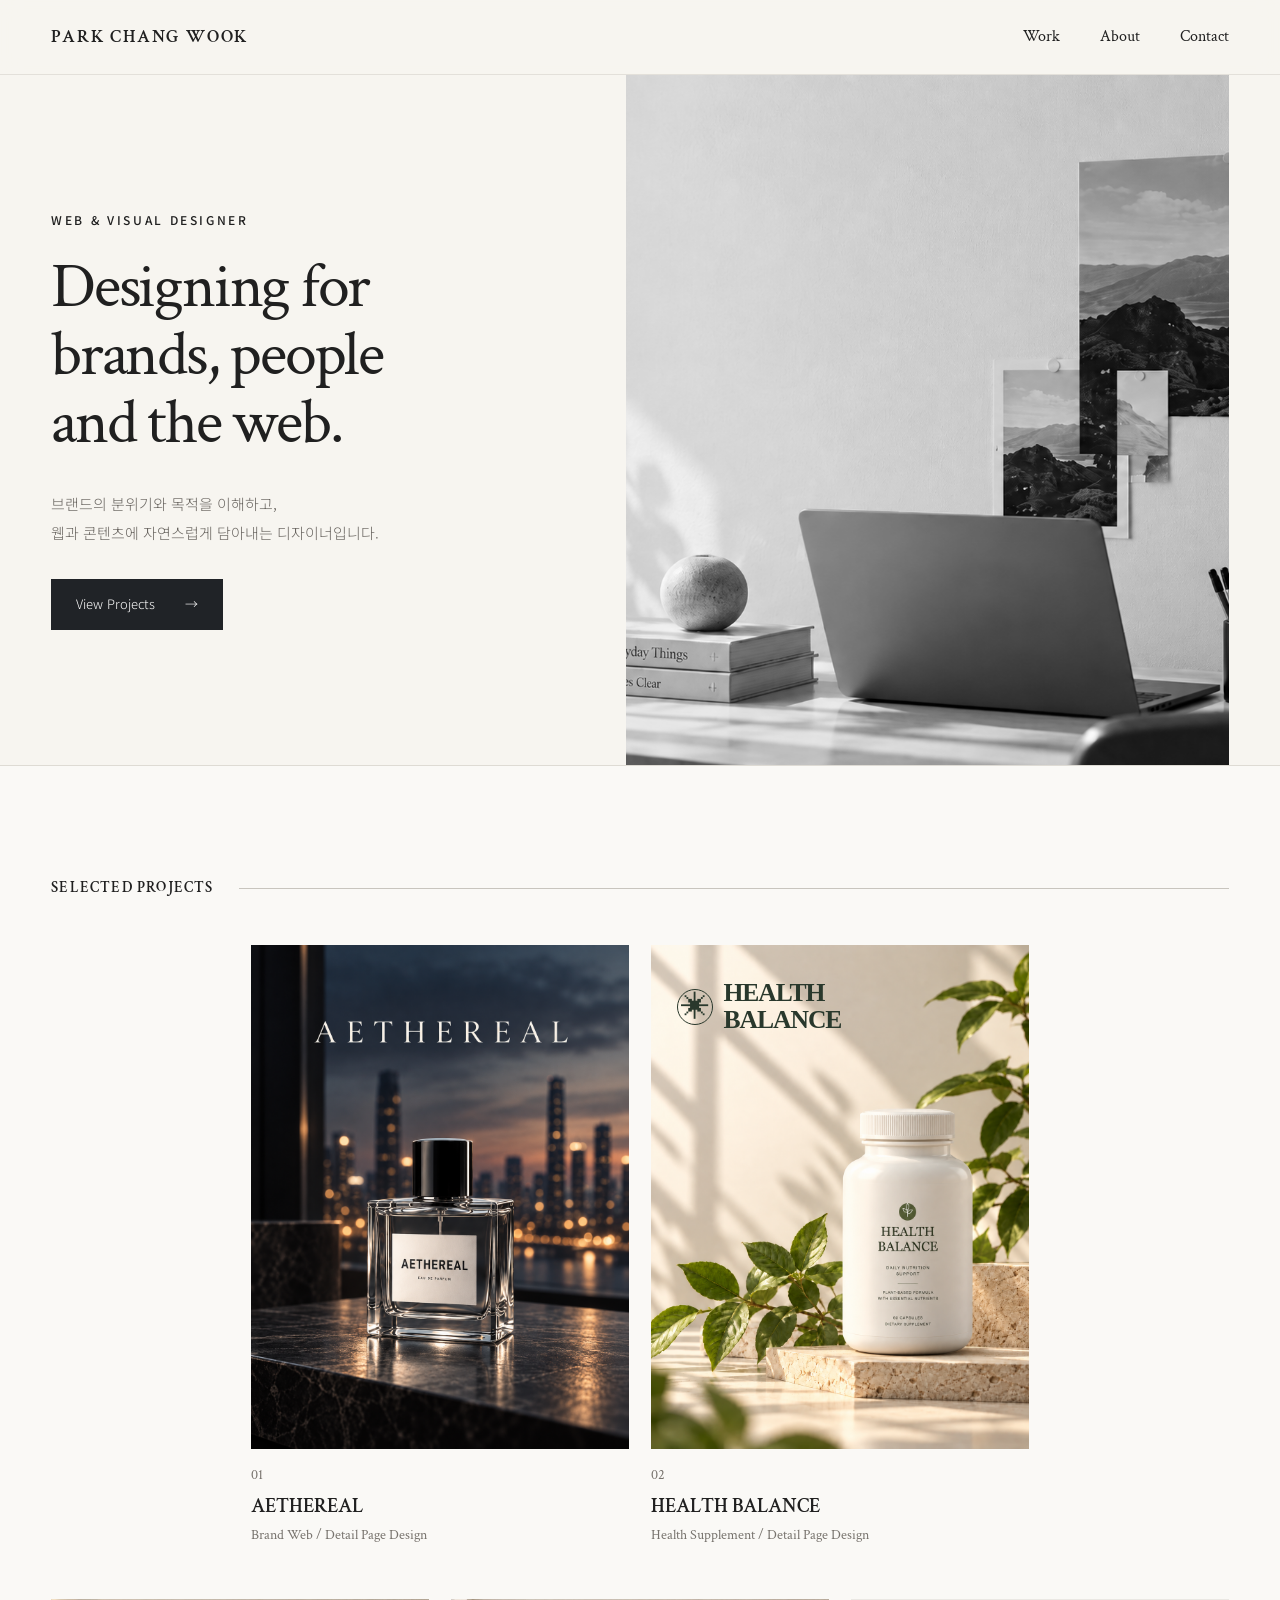
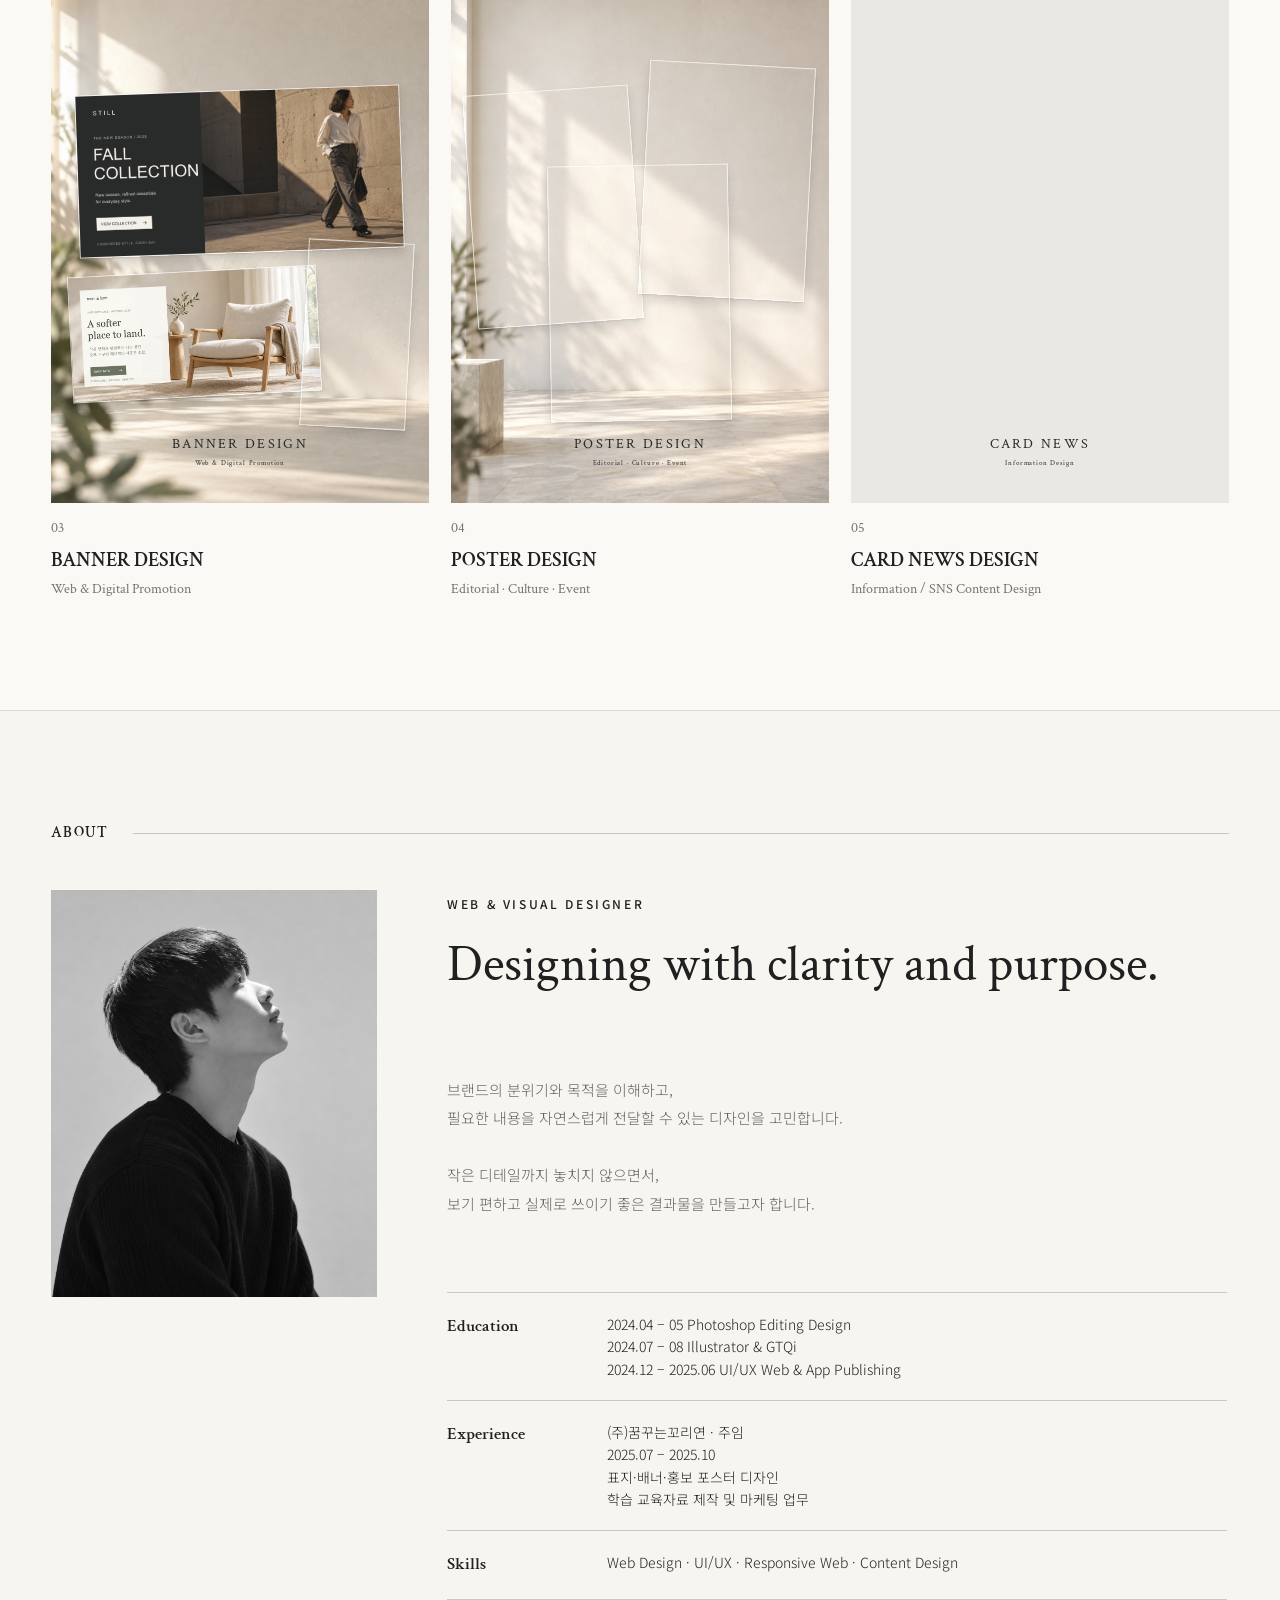
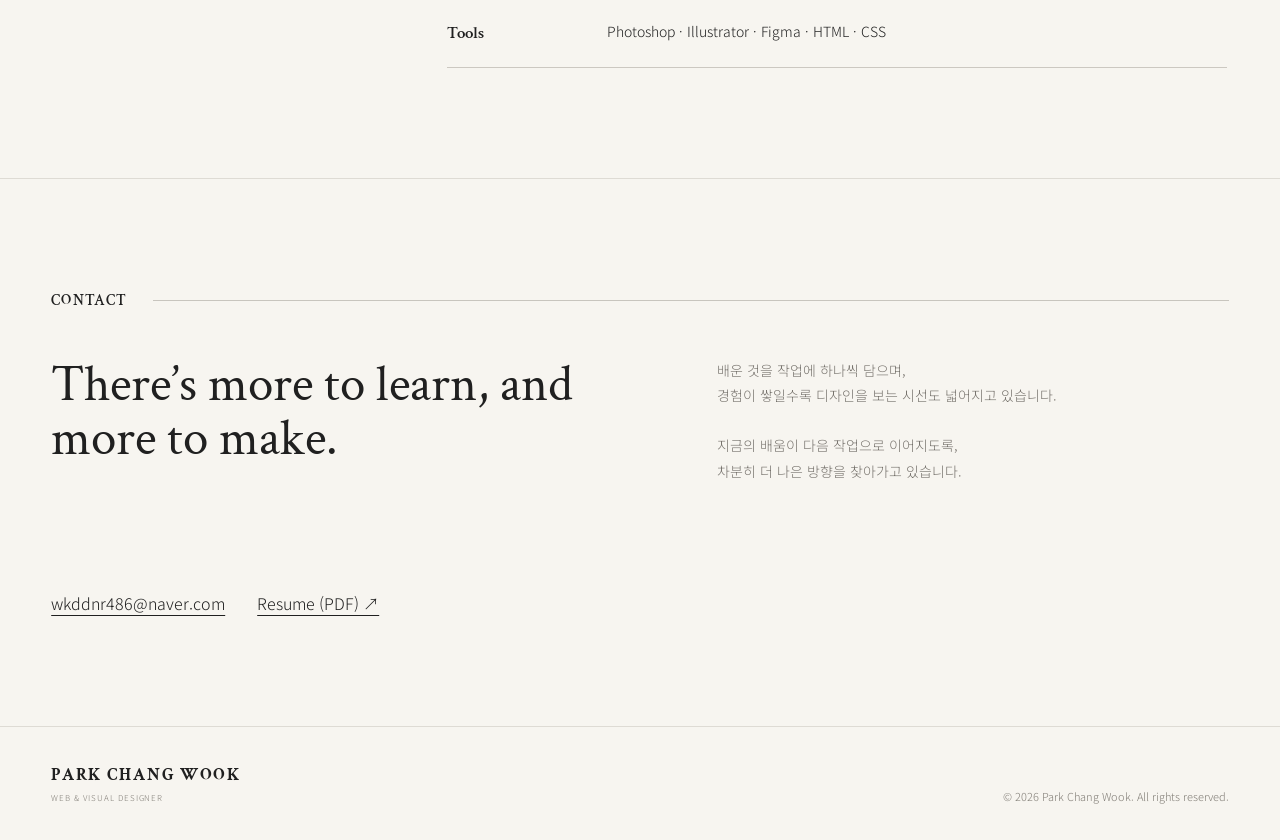
==== index.html @ cbc78bc8 "Replace portfolio" ====
<!DOCTYPE html>
<html lang="ko">
<head>
  <meta charset="UTF-8">

  <meta
    name="viewport"
    content="width=device-width, initial-scale=1"
  >

  <title>Park Chang Wook | Web & Visual Designer</title>
  <meta name="description" content="박창욱의 웹디자인 포트폴리오. 브랜드 웹·상세페이지, 배너, 포스터, 카드뉴스 디자인 작업을 소개합니다.">
  <meta property="og:title" content="Park Chang Wook | Web & Visual Designer">
  <meta property="og:description" content="박창욱의 웹디자인 포트폴리오. 브랜드 웹·상세페이지, 배너, 포스터, 카드뉴스 디자인 작업을 소개합니다.">
  <meta property="og:type" content="website">

  <!-- Google Fonts -->
  <link rel="preconnect" href="https://fonts.googleapis.com">
  <link rel="preconnect" href="https://fonts.gstatic.com" crossorigin>

  <link
    href="https://fonts.googleapis.com/css2?family=Crimson+Text:wght@400;600&family=Noto+Sans+KR:wght@300;400;500;600&display=swap"
    rel="stylesheet"
  >

  <!-- CSS -->
  <link rel="stylesheet" href="style.css?v=20261006-submission">
  
  <link rel="stylesheet" href="health-balance-thumbnail.css">
</head>


<body>

  <!-- =========================
       HEADER
  ========================== -->

  <header class="header">

    <div class="inner header-inner">

      <a href="#" class="logo">
        PARK CHANG WOOK
      </a>


      <nav class="nav">

        <a href="#work">
          Work
        </a>

        <a href="#about">
          About
        </a>

        <a href="#contact">
          Contact
        </a>

      </nav>

    </div>

  </header>



  <main>


    <!-- =========================
         HERO
    ========================== -->

    <section class="hero">

      <div class="inner hero-grid">


        <!-- LEFT -->

        <div class="hero-copy">

          <span class="eyebrow">
            WEB & VISUAL DESIGNER
          </span>


          <h1>
    Designing for<br>
    brands, people<br>
    and the web.
  </h1>

  <p>
    브랜드의 분위기와 목적을 이해하고,<br>
    웹과 콘텐츠에 자연스럽게 담아내는 디자이너입니다.
  </p>



          <a
            href="#work"
            class="button"
          >

            View Projects

            <span>
              →
            </span>

          </a>

        </div>



        <!-- RIGHT -->

        <div class="hero-image">

          <img
            src="web-assets/img/hero.webp"
            alt="Designer workspace"
          >


          <div class="hero-message">

            <p>
              
            </p>

            <span>
              
            </span>

          </div>

        </div>


      </div>

    </section>




    <!-- =========================
         PROJECTS
    ========================== -->

    <section
      id="work"
      class="section projects-section"
    >

      <div class="inner">


        <div class="section-heading">

          <div class="heading-line">

            <h2>
              SELECTED PROJECTS
            </h2>

          </div>

        </div>



        <div class="projects-grid">


          <!-- PROJECT 01 -->
<article class="project-card">
  <a href="project-aethereal.html">
    <div class="project-image">
      <img
        src="web-assets/img/aethereal-thumbnail.webp"
        alt="AETHEREAL 남성 향수 브랜드 디자인"
        loading="lazy"
        decoding="async"
      >
    </div>

    <span class="number">01</span>
    <h3>AETHEREAL</h3>
    <p>Brand Web / Detail Page Design</p>
  </a>
</article>




          <!-- PROJECT 02 -->

          <article class="project-card">

            <a href="project-health-balance.html">

              <div class="project-image hb-thumbnail"><span class="hb-wordmark"><span class="hb-mark" aria-hidden="true">✳</span><span><b>HEALTH<br>BALANCE</b></span></span>

                <img
                  src="web-assets/img/health-balance-thumbnail.webp"
                  alt="밝은 석재와 잎 사이의 HEALTH BALANCE 제품" loading="lazy" decoding="async"
                >

              </div>


              <span class="number">
                02
              </span>


              <h3>
                HEALTH BALANCE
              </h3>


              <p>
                Health Supplement / Detail Page Design
              </p>

            </a>

          </article>












          <!-- PROJECT 03: BANNER DESIGN -->
          <article class="project-card">
            <a href="project-banner-design.html">
              <div class="project-image content-thumbnail collage-thumbnail collage-banner" role="img" aria-label="BANNER DESIGN — 실제 작업물 3종을 배치한 컬렉션">
                <div class="collage-stage" aria-hidden="true"><img class="collage-art collage-fashion" src="web-assets/banner-design-2026/exports/01-fashion-web.webp" alt="Fashion 시즌 컬렉션 배너" loading="lazy" decoding="async">
<img class="collage-art collage-living" src="web-assets/banner-design-2026/exports/02-living-web.webp" alt="Living 신상품 배너" loading="lazy" decoding="async">
<img class="collage-art collage-modo" src="banner-design-2026/exports/05-membership-story.png" alt="MODO 멤버십 배너" loading="lazy" decoding="async"></div>
                <div class="collage-caption" aria-hidden="true"><span>BANNER DESIGN</span><small>Web & Digital Promotion</small></div>
              </div>
              <span class="number">03</span>
              <h3>BANNER DESIGN</h3>
              <p>Web &amp; Digital Promotion</p>
            </a>
          </article>

          <!-- PROJECT 04: POSTER DESIGN -->
          <article class="project-card">
            <a href="project-poster-design.html">
              <div class="project-image content-thumbnail collage-thumbnail collage-poster" role="img" aria-label="POSTER DESIGN — 실제 작업물 3종을 배치한 컬렉션">
                <div class="collage-stage" aria-hidden="true"><img class="collage-art collage-moment" src="poster-design-2026/exports/01-the-moment-within.webp" alt="THE MOMENT WITHIN 전시 포스터" loading="lazy" decoding="async">
<img class="collage-art collage-book" src="poster-design-2026/exports/03-seoul-book-fair.webp" alt="SEOUL BOOK FAIR 행사 포스터" loading="lazy" decoding="async">
<img class="collage-art collage-jazz" src="poster-design-2026/exports/02-seoul-jazz-night.webp" alt="SEOUL JAZZ NIGHT 공연 포스터" loading="lazy" decoding="async"></div>
                <div class="collage-caption" aria-hidden="true"><span>POSTER DESIGN</span><small>Editorial · Culture · Event</small></div>
              </div>
              <span class="number">04</span>
              <h3>POSTER DESIGN</h3>
              <p>Editorial · Culture · Event</p>
            </a>
          </article>

          <!-- PROJECT 05: CARD NEWS DESIGN -->
          <article class="project-card">
            <a href="project-card-news-design.html">
              <div class="project-image content-thumbnail collage-card-news"><img src="img/thumbnail-series/card-news-no-caption.webp" alt="CARD NEWS DESIGN — Digital Fatigue와 Privacy Protection 카드뉴스" width="1086" height="1448" loading="lazy" decoding="async"><div class="collage-caption" aria-hidden="true"><span>CARD NEWS</span><small>Information Design</small></div></div>
              <span class="number">05</span>
              <h3>CARD NEWS DESIGN</h3>
              <p>Information / SNS Content Design</p>
            </a>
          </article>

        </div>

      </div>

    </section>




    <!-- =========================
         ABOUT
    ========================== -->

    <section
      id="about"
      class="section about"
    >

      <div class="inner">


        <div class="section-heading simple">

          <div class="heading-line">

            <h2>
              ABOUT
            </h2>

          </div>

        </div>



        <div class="about-grid">


          <!-- PROFILE IMAGE -->

          <div class="about-photo">

            <img
              src="web-assets/img/profile-park-chang-wook.webp"
              alt="웹디자이너 박창욱 프로필 사진" loading="lazy" decoding="async"
            >

          </div>



          <!-- ABOUT TEXT -->

          <div class="about-content">

            <span class="eyebrow">
              WEB & VISUAL DESIGNER
            </span>


            <h2>
              Designing with clarity and purpose.
            </h2>


            <p class="about-description">

              브랜드의 분위기와 목적을 이해하고,
            필요한 내용을 자연스럽게 전달할 수 있는 디자인을 고민합니다.

            작은 디테일까지 놓치지 않으면서,
            보기 편하고 실제로 쓰이기 좋은 결과물을 만들고자 합니다.

            </p>



            <div class="about-info">


              <!-- EDUCATION -->

              <div class="info-row">

                <strong>
                  Education
                </strong>


                <div>

                  <p>
  <span class="date">2024.04 – 05</span>
  <span>Photoshop Editing Design</span>
</p>
<p>
  <span class="date">2024.07 – 08</span>
  <span>Illustrator & GTQi</span>
</p>
<p>
  <span class="date">2024.12 – 2025.06</span>
  <span>UI/UX Web & App Publishing</span>
</p>

                </div>

              </div>

              <!-- Experience -->

              <div class="info-row">

                <strong>
                  Experience
                </strong>


                <div>

                  <p>
                    <span class="company">(주)꿈꾸는꼬리연 · 주임</span><br>2025.07 – 2025.10<br>표지·배너·홍보 포스터 디자인<br>학습 교육자료 제작 및 마케팅 업무
                  </p>

                </div>

              </div>



              <!-- SKILLS -->

              <div class="info-row">

                <strong>
                  Skills
                </strong>


                <div>

                  <p>
                    Web Design · UI/UX · Responsive Web · Content Design
                  </p>

                </div>

              </div>



              <!-- TOOLS -->

              <div class="info-row">

                <strong>
                  Tools
                </strong>


                <div>

                  <p>
                    Photoshop · Illustrator · Figma · HTML · CSS
                  </p>

                </div>

              </div>


            </div>

          </div>


        </div>

      </div>

    </section>




    <!-- =========================
         CONTACT
    ========================== -->

    <section
      id="contact"
      class="section contact"
    >

      <div class="inner">


        <div class="section-heading simple">

          <div class="heading-line">

            <h2>
              CONTACT
            </h2>

          </div>

        </div>



        <div class="contact-copy">
          <h2>There’s more to learn, and more to make.</h2>
          <p>배운 것을 작업에 하나씩 담으며,
경험이 쌓일수록 디자인을 보는 시선도 넓어지고 있습니다.

지금의 배움이 다음 작업으로 이어지도록,
차분히 더 나은 방향을 찾아가고 있습니다.</p>
          <div class="contact-links"><a href="mailto:wkddnr486@naver.com">wkddnr486@naver.com</a><a href="documents/park-chang-wook-resume.pdf" target="_blank" rel="noopener">Resume (PDF) ↗</a></div>
        </div>

      </div>

    </section>


  </main>




  <!-- =========================
       FOOTER
  ========================== -->

  <footer class="footer">

    <div class="inner footer-inner">


      <div class="footer-logo">

        <strong>
          PARK CHANG WOOK
        </strong>

        <span>
          WEB & VISUAL DESIGNER
        </span>

      </div>


      <p>
        © 2026 Park Chang Wook.
        All rights reserved.
      </p>


    </div>

  </footer>


</body>
</html>
---- style.css ----
/* ==================================================
   RESET
================================================== */

* {
  margin: 0;
  padding: 0;
  box-sizing: border-box;
}


html {
  scroll-behavior: smooth;
}


body {
  background: #f7f5f0;

  color: #202020;

  font-family:
    "Noto Sans KR",
    sans-serif;

  font-weight: 300;

  line-height: 1.6;
}


img {
  display: block;

  width: 100%;
}


a {
  color: inherit;

  text-decoration: none;
}


button,
input,
textarea {
  font: inherit;
}



/* ==================================================
   COMMON
================================================== */

.inner {
  width: min(92%, 1440px);

  margin: 0 auto;
}


.section {
  padding: 110px 0;
}


.eyebrow {
  display: inline-block;

  margin-bottom: 24px;

  font-size: 12px;

  font-weight: 500;

  letter-spacing: 0.22em;
}



/* BUTTON */

.button {
  display: inline-flex;

  align-items: center;

  gap: 30px;

  width: fit-content;

  margin-top: 38px;

  padding: 15px 25px;

  background: #202327;

  color: #ffffff;

  font-size: 13px;

  transition: 0.3s ease;
}


.button:hover {
  background: #3b3e42;
}



/* ==================================================
   SECTION HEADING
================================================== */

.section-heading {
  display: flex;

  align-items: center;

  justify-content: space-between;

  gap: 30px;

  margin-bottom: 45px;
}


.section-heading.simple {
  justify-content: flex-start;
}


.heading-line {
  display: flex;

  align-items: center;

  flex: 1;

  gap: 25px;
}


.heading-line::after {
  content: "";

  flex: 1;

  height: 1px;

  background: #c8c5be;
}


.heading-line h2 {
  white-space: nowrap;

  font-family:
    "Crimson Text",
    serif;

  font-size: 15px;

  font-weight: 600;

  letter-spacing: 0.08em;
}


/* ==================================================
   HEADER
================================================== */

.header {
  position: sticky;

  top: 0;

  z-index: 1000;

  background:
    rgba(247, 245, 240, 0.94);

  border-bottom: 1px solid #e3e0da;

  backdrop-filter:
    blur(10px);
}


.header-inner {
  height: 74px;

  display: flex;

  align-items: center;

  justify-content: space-between;
}


.logo {
  font-family:
    "Crimson Text",
    serif;

  font-size: 18px;

  font-weight: 600;

  letter-spacing: 0.1em;
}


.nav {
  display: flex;

  align-items: center;

  gap: 40px;
}


.nav a {
  position: relative;

  font-family:
    "Crimson Text",
    serif;

  font-size: 16px;
}


.nav a::after {
  content: "";

  position: absolute;

  left: 0;

  bottom: -5px;

  width: 0;

  height: 1px;

  background: #202020;

  transition: 0.3s ease;
}


.nav a:hover::after {
  width: 100%;
}



/* ==================================================
   HERO
================================================== */

.hero {
  border-bottom:
    1px solid #dedbd4;
}


.hero-grid {
  min-height: 690px;

  display: grid;

  grid-template-columns:
    1fr 1.05fr;
}


.hero-copy {
  display: flex;
  flex-direction: column;
  justify-content: center;

  padding-right: 60px;
}



.hero-copy h1 {
  max-width: 620px;

  font-family:
    "Crimson Text",
    serif;

  font-size: clamp(56px, 5vw, 76px);

  font-weight: 400;

  line-height: 1.06;

  letter-spacing: -0.035em;
}


.hero-copy > p {
  margin-top: 34px;
  max-width: 620px;

  color: #68645f;
  font-size: 15px;
  line-height: 1.9;

  word-break: keep-all;
}



.hero-image {
  position: relative;

  min-height: 690px;

  overflow: hidden;
}


.hero-image > img {
  width: 100%;

  height: 100%;

  object-fit: cover;

  filter: grayscale(100%);
}


.hero-message {
  position: absolute;

  top: 12%;

  left: 10%;

  z-index: 2;
}


.hero-message p {
  font-family:
    "Crimson Text",
    serif;

  font-size: 27px;

  line-height: 1.05;
}


.hero-message span {
  display: block;

  margin-top: 25px;

  font-size: 8px;

  letter-spacing: 0.1em;
}

.hero-copy .button {
  margin-top: 32px;
}



/* ==================================================
   PROJECTS
================================================== */

.projects-section {
  background: #faf9f6;
}


.projects-grid {
  display: grid;
  grid-template-columns: repeat(12, minmax(0, 1fr));
  gap: 52px 22px;
}

.project-card { grid-column: span 4;
  min-width: 0; }
.project-card:nth-child(-n + 2) { grid-column: span 3; }

.project-card:nth-child(1) {
  grid-column: 3 / span 4;
}

.project-card:nth-child(2) {
  grid-column: 7 / span 4;
}

/* Content collection: original artworks on a quiet, softly lit canvas. */
.project-image.content-thumbnail {
  position: relative;
  padding: 0;
  background: #eae8e3;
  container-type: inline-size;
}
.project-image.content-thumbnail img { object-fit: contain; }
.project-image.collage-thumbnail {
  background-color: #eae8e3;
  background-size: cover;
  background-position: center;
}
.project-image.collage-banner { background-image: url("img/thumbnail-series/banner-background.webp"); }
.project-image.collage-poster { background-image: url("img/thumbnail-series/poster-background.webp"); }
.project-image.collage-card-news > img { display: block; }
.project-card:hover .collage-card-news > img { transform: none; }
.collage-stage { position: absolute; inset: 0; transition: transform .45s ease; }
.project-card:hover .collage-stage { transform: scale(1.025); }
.project-image .collage-art {
  position: absolute;
  height: auto;
  border: 1px solid #ffffffb3;
  box-shadow: 0 1.6cqw 2.6cqw #252a2526, 0 .2cqw .4cqw #252a2520;
  transform: rotate(var(--tilt, 0deg));
}
.project-card:hover .project-image .collage-art { transform: rotate(var(--tilt, 0deg)); }
.collage-banner .collage-fashion { width: 86%; left: 7%; top: 18%; --tilt: -2deg; z-index: 2; }
.collage-banner .collage-living { width: 66%; left: 5%; top: 54%; --tilt: -3deg; z-index: 1; }
.collage-banner .collage-modo { width: 28%; right: 5%; top: 48%; --tilt: 3deg; z-index: 3; }
.collage-poster .collage-moment { width: 44%; left: 5%; top: 18%; --tilt: -4deg; z-index: 1; }
.collage-poster .collage-book { width: 44%; right: 5%; top: 13%; --tilt: 3deg; z-index: 2; }
.collage-poster .collage-jazz { width: 48%; left: 26%; top: 33%; --tilt: -1deg; z-index: 3; }
.collage-caption { z-index: 4; position: absolute; left: 5%; right: 5%; bottom: 7%; text-align: center; color: #272b29; }
.collage-caption span { display: block; font: 400 3.8cqw/1.2 "Crimson Text", serif; letter-spacing: .16em; }
.collage-caption small { display: block; font: 400 1.85cqw/1.4 "Crimson Text", serif; letter-spacing: .12em; margin-top: 1.6cqw; }
@media (prefers-reduced-motion: reduce) { .collage-stage { transition: none; } }


.project-image {
  aspect-ratio: 3 / 4;

  overflow: hidden;

  background: #dedede;
}


.project-image img {
  width: 100%;

  height: 100%;

  object-fit: cover;

  transition:
    transform 0.45s ease;
}


.project-card:hover
.project-image img {
  transform: scale(1.025);
}


.project-card .number {
  display: block;

  margin-top: 15px;

  color: #77736d;

  font-family:
    "Crimson Text",
    serif;

  font-size: 14px;
}


.project-card h3 {
  margin-top: 4px;

  font-family:
    "Crimson Text",
    serif;

  font-size: 20px;

  font-weight: 600;
}


.project-card p {
  margin-top: 2px;

  color: #77736d;

  font-family:
    "Crimson Text",
    serif;

  font-size: 14px;
}



/* ==================================================
   ABOUT
================================================== */

.about {
  border-top:
    1px solid #dedbd4;
}


.about-grid {
  display: grid;

  grid-template-columns:
    minmax(280px, 0.75fr)
    1.8fr;

  gap: 70px;

  align-items: start;
}


.about-photo {
  aspect-ratio: 4 / 5;

  overflow: hidden;

  background: #dddddd;
}


.about-photo img {
  width: 100%;

  height: 100%;

  object-fit: cover;

  filter: grayscale(100%);
}


.about-content {
  max-width: 780px;
}


.about-content h2 {
  font-family:
    "Crimson Text",
    serif;

  font-size:
    clamp(38px, 4vw, 55px);

  font-weight: 400;

  line-height: 1.1;
}


.about-description {
  max-width: 620px;

  margin-top: 25px;

  color: #66615c;

  font-size: 15px;

  line-height: 1.9;

  white-space: pre-line;
}


.about-info {
  margin-top: 45px;

  border-top:
    1px solid #ccc8c1;
}


.info-row {
  display: grid;

  grid-template-columns:
    130px 1fr;

  gap: 30px;

  padding: 20px 0;

  border-bottom:
    1px solid #ccc8c1;

  font-size: 14px;
}


.info-row strong {
  font-family:
    "Crimson Text",
    serif;

  font-size: 17px;

  font-weight: 600;
}



/* ==================================================
   ARCHIVE
================================================== */

.archive {
  background: #faf9f6;

  border-top:
    1px solid #dedbd4;
}


.archive-grid {
  display: grid;

  grid-template-columns:
    repeat(3, 1fr);

  gap: 28px;
}


.archive-image {
  aspect-ratio: 16 / 9;

  overflow: hidden;

  background: #dddddd;
}


.archive-image img {
  width: 100%;

  height: 100%;

  object-fit: cover;

  transition:
    transform 0.4s ease;
}


.archive-card:hover
.archive-image img {
  transform: scale(1.025);
}


.archive-card h3 {
  margin-top: 15px;

  font-family:
    "Crimson Text",
    serif;

  font-size: 18px;

  font-weight: 600;
}


.archive-card p {
  margin-top: 3px;

  color: #77736d;

  font-family:
    "Crimson Text",
    serif;

  font-size: 14px;
}



/* ==================================================
   CONTACT
================================================== */

.contact {
  border-top:
    1px solid #dedbd4;
}


.contact-copy {
  display: grid;
  grid-template-columns: 1.15fr 1fr;
  gap: clamp(40px, 6vw, 90px);
  align-items: start;
}

.contact-copy h2 {
  font-family:
    "Crimson Text",
    serif;

  font-size:
    clamp(37px, 4vw, 58px);

  font-weight: 400;

  line-height: 1.05;
}


.contact-copy p {
  margin-top: 0;
  max-width: 520px;
  white-space: pre-line;
  word-break: keep-all;

  color: #77736d;

  font-size: 14px;

  line-height: 1.8;
}


/* ==================================================
   FOOTER
================================================== */

.footer {
  padding: 35px 0;

  border-top:
    1px solid #dedbd4;
}


.footer-inner {
  display: flex;

  align-items: flex-end;

  justify-content: space-between;

  gap: 30px;
}


.footer-logo strong {
  display: block;

  font-family:
    "Crimson Text",
    serif;

  font-size: 17px;

  letter-spacing: 0.1em;
}


.footer-logo span {
  display: block;

  margin-top: 3px;

  color: #817d76;

  font-size: 8px;

  letter-spacing: 0.12em;
}


.footer p {
  color: #817d76;

  font-size: 11px;
}



/* ==================================================
   TABLET
   768px ~ 1100px
================================================== */

@media
(max-width: 1100px) {

  .section {
    padding: 85px 0;
  }


  .hero-grid {
    grid-template-columns:
      1fr 1fr;
  }


  .hero-copy {
    padding-right: 35px;
  }


  .hero-copy h1 {
    font-size:
      clamp(45px, 5.5vw, 65px);
  }


  .projects-grid {
    grid-template-columns: repeat(4, minmax(0, 1fr));
    gap: 45px 20px;
  }
  .project-card:nth-child(n) { grid-column: span 2; }
  .project-card:last-child { grid-column: 2 / span 2; }


  .about-grid {
    gap: 45px;

    grid-template-columns:
      minmax(250px, 0.8fr)
      1.5fr;
  }


  .archive-grid {
    gap: 20px;
  }


}



/* ==================================================
   MOBILE
   ~ 767px
================================================== */

@media
(max-width: 767px) {


  /* COMMON */

  .inner {
    width:
      calc(100% - 36px);
  }


  .section {
    padding:
      70px 0;
  }


  .section-heading {
    margin-bottom: 30px;

    gap: 15px;
  }


  .heading-line {
    gap: 15px;
  }


  .heading-line h2 {
    font-size: 13px;
  }


  /* HEADER */

  .header-inner {
    height: auto;

    padding:
      16px 0 14px;

    flex-direction: column;

    align-items: flex-start;

    gap: 10px;
  }


  .logo {
    font-size: 16px;
  }


  .nav {
    width: 100%;

    justify-content: space-between;

    gap: 10px;
  }


  .nav a {
    font-size: 14px;
  }



  /* HERO */

  .hero-grid {
    display: flex;

    flex-direction: column;

    min-height: auto;
  }


  .hero-copy {
    padding:
      75px 0 65px;
  }


  .hero-copy h1 {
    max-width: 100%;

    font-size:
      clamp(44px, 12vw, 60px);

    line-height: 0.98;
  }


  .hero-copy > p {
    margin-top: 24px;

    font-size: 14px;
  }


  .button {
    margin-top: 30px;
    padding: 13px 24px;
  }


  .hero-image {
    min-height: 0;

    margin-left: -18px;

    margin-right: -18px;
  }


  .hero-message {
    top: 10%;

    left: 8%;
  }


  .hero-message p {
    font-size: 24px;
  }



  /* PROJECTS */

  .projects-grid {
    grid-template-columns: minmax(0, 1fr);
    gap: 45px;
  }
  .project-card:nth-child(n) { grid-column: auto; }


  .project-card .number {
    margin-top: 10px;

    font-size: 12px;
  }


  .project-card h3 {
    font-size: 16px;
  }


  .project-card p {
    font-size: 11px;

    line-height: 1.5;
  }



  /* ABOUT */

  .about-grid {
    grid-template-columns:
      1fr;

    gap: 40px;
  }


  .about-photo {
    width: 70%;

    max-width: 360px;
  }


  .about-content h2 {
    font-size: 42px;
  }


  .about-description {
    color: #66615c;
  font-size: 15px;
  line-height: 1.9;
  }

  .about-description p + p {
  margin-top: 22px;
}

.about-content .eyebrow {
  margin-bottom: 20px;
}

.about-content h2 {
  margin-bottom: 42px;
}

.about-description {
  margin-bottom: 48px;
}

.about-info {
  margin-top: 0;
}


  .info-row {
    grid-template-columns:
      90px 1fr;

    gap: 20px;

    font-size: 12px;
  }


  .info-row strong {
    font-size: 15px;
  }

  .company {
  color: #77736d;
  font-size: 13px;
}



  /* ARCHIVE */

  .archive-grid {
    grid-template-columns:
      1fr;

    gap: 40px;
  }



  /* CONTACT */


  .contact-copy {
    grid-template-columns: minmax(0, 1fr);
    gap: 28px;
  }
  .contact-copy h2 {
    font-size: 40px;
  }


  .contact-copy p {
  max-width: 500px;
  margin-top: 0;

  font-size: 14px;
  line-height: 1.9;
  color: #68645f;

  word-break: keep-all;
}


  /* FOOTER */

  .footer-inner {
    flex-direction: column;

    align-items: flex-start;
  }

}



/* ==================================================
   SMALL MOBILE
   ~ 480px
================================================== */

@media
(max-width: 480px) {


  .inner {
    width:
      calc(100% - 30px);
  }



  /* HEADER */

  .nav a {
    font-size: 13px;
  }



  /* HERO */

  .hero-copy {
    padding:
      58px 0 50px;
  }


  .hero-copy h1 {
    font-size: 43px;

    line-height: 1;
  }


  .hero-image {
    margin-left: -15px;

    margin-right: -15px;
  }



  /* PROJECT */


  .project-image:not(.content-thumbnail) {
    aspect-ratio: 4 / 5;
  }


  .project-card h3 {
    font-size: 19px;
  }


  .project-card p {
    font-size: 13px;
  }



  /* ABOUT */

  .about-photo {
    width: 100%;
  }


  .about-content h2 {
    font-size: 36px;
  }



  /* HEADINGS */

  .section-heading {
    align-items: flex-end;
  }



  /* CONTACT */

  .contact-copy h2 {
    font-size: 36px;
  }

}



/* ==================================================
   VERY SMALL MOBILE
================================================== */

@media
(max-width: 360px) {

  .nav {
    gap: 5px;
  }


  .nav a {
    font-size: 12px;
  }


  .hero-copy h1 {
    font-size: 38px;
  }


  .contact-copy h2 {
    font-size: 32px;
  }


  .info-row {
    grid-template-columns: 1fr;

    gap: 8px;
  }

}
/* Submission: mobile image sizing and readable contact details. */
@media(max-width:767px){.hero-image > img{display:block;height:auto}}
html{scroll-padding-top:100px}
.contact-links{display:flex;flex-wrap:wrap;gap:18px 32px;margin-top:30px;font-size:16px}
.contact-links a{text-decoration:underline;text-underline-offset:5px;overflow-wrap:anywhere}
---- health-balance-thumbnail.css ----
/* Campaign art direction: forest, warm paper and a fresh lime accent. */
.hb-wordmark{display:flex;align-items:center;gap:10px;color:#29382c;font:600 18px/1.05 Georgia,serif;letter-spacing:-.04em}
.hb-wordmark b{font:inherit}.hb-wordmark small{display:block;font:10px/1.4 'Malgun Gothic',sans-serif;letter-spacing:.08em;margin-top:7px}.hb-mark{display:grid;place-items:center;width:36px;height:36px;border:1px solid currentColor;border-radius:50%;font-size:29px;font-weight:400}
.hb-thumbnail{position:relative}.hb-thumbnail .hb-wordmark{position:absolute;top:7%;left:7%;z-index:2;pointer-events:none}.hb-thumbnail .hb-wordmark small{font-size:10px}.hb-thumbnail .hb-wordmark{font-size:clamp(16px,2vw,28px)}

@media(max-width:700px){.hb-thumbnail .hb-wordmark{font-size:20px}.hb-thumbnail .hb-mark{width:30px;height:30px;font-size:24px}}
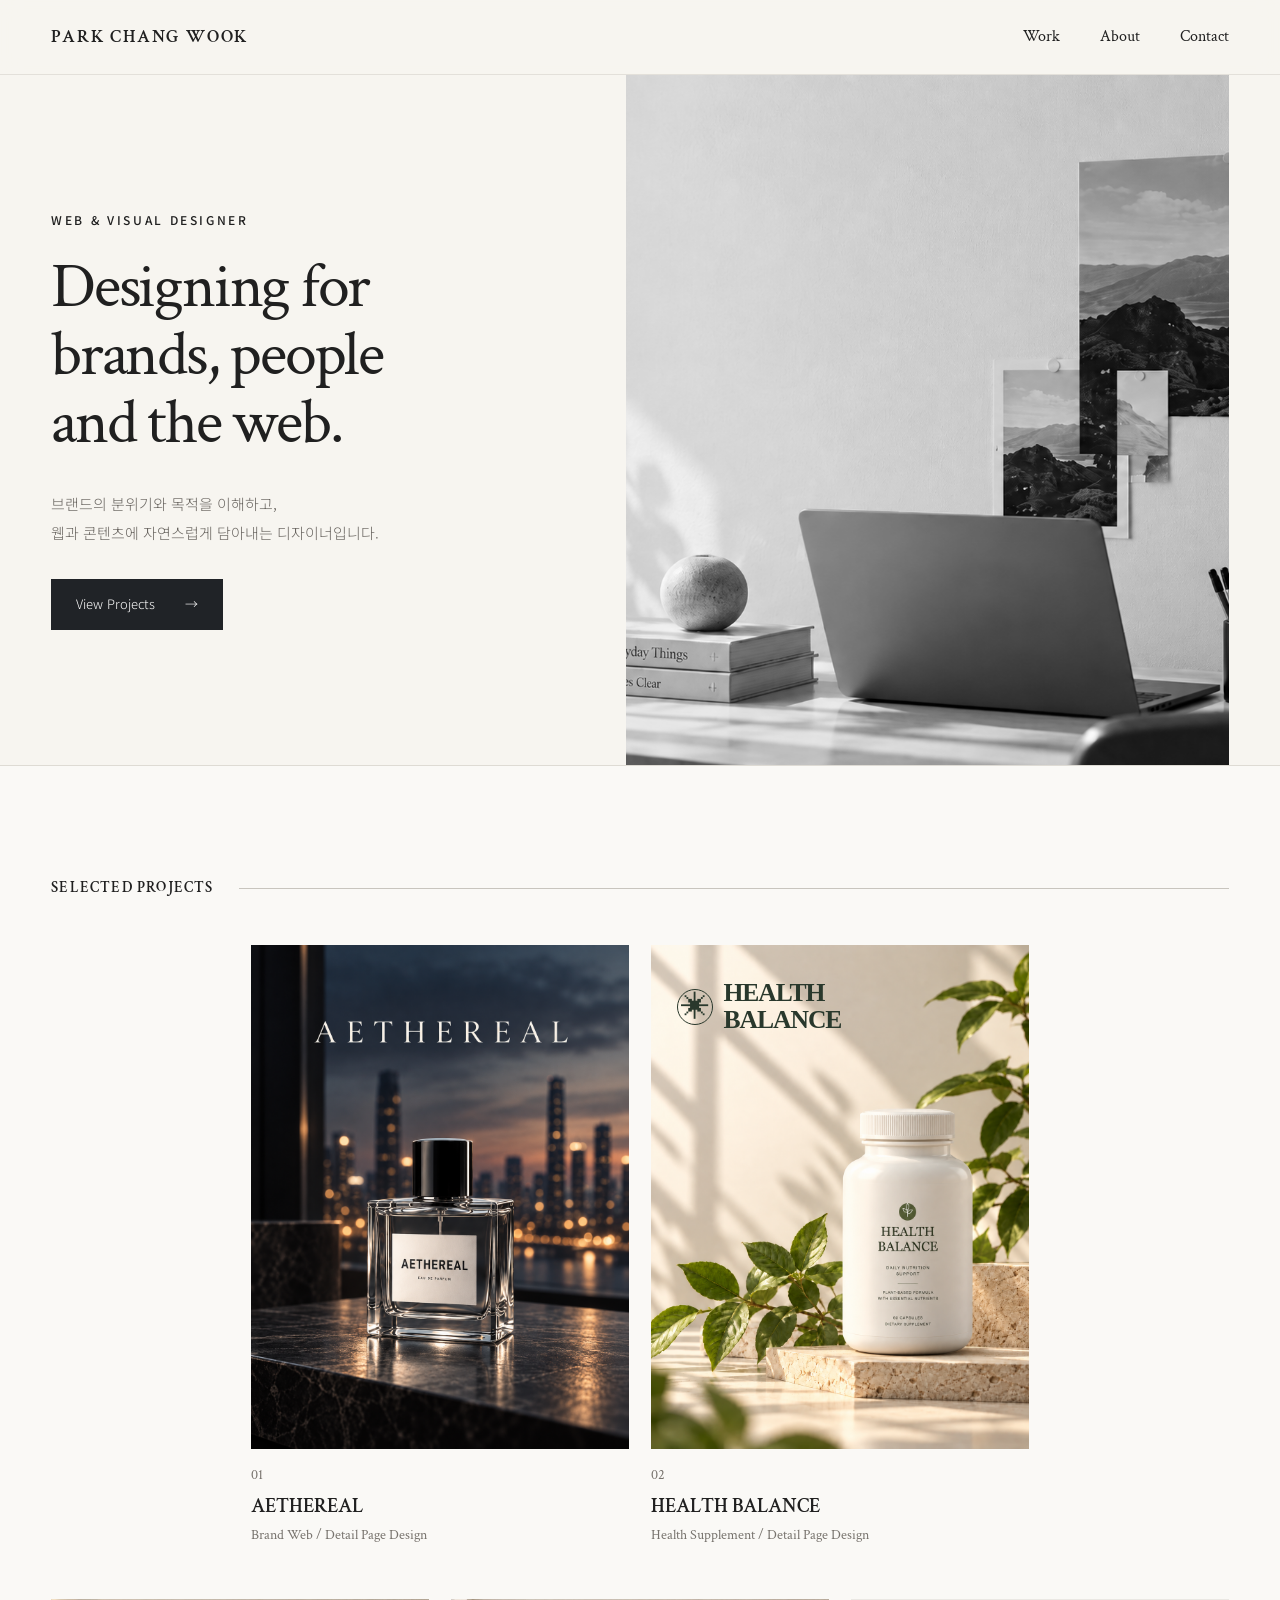
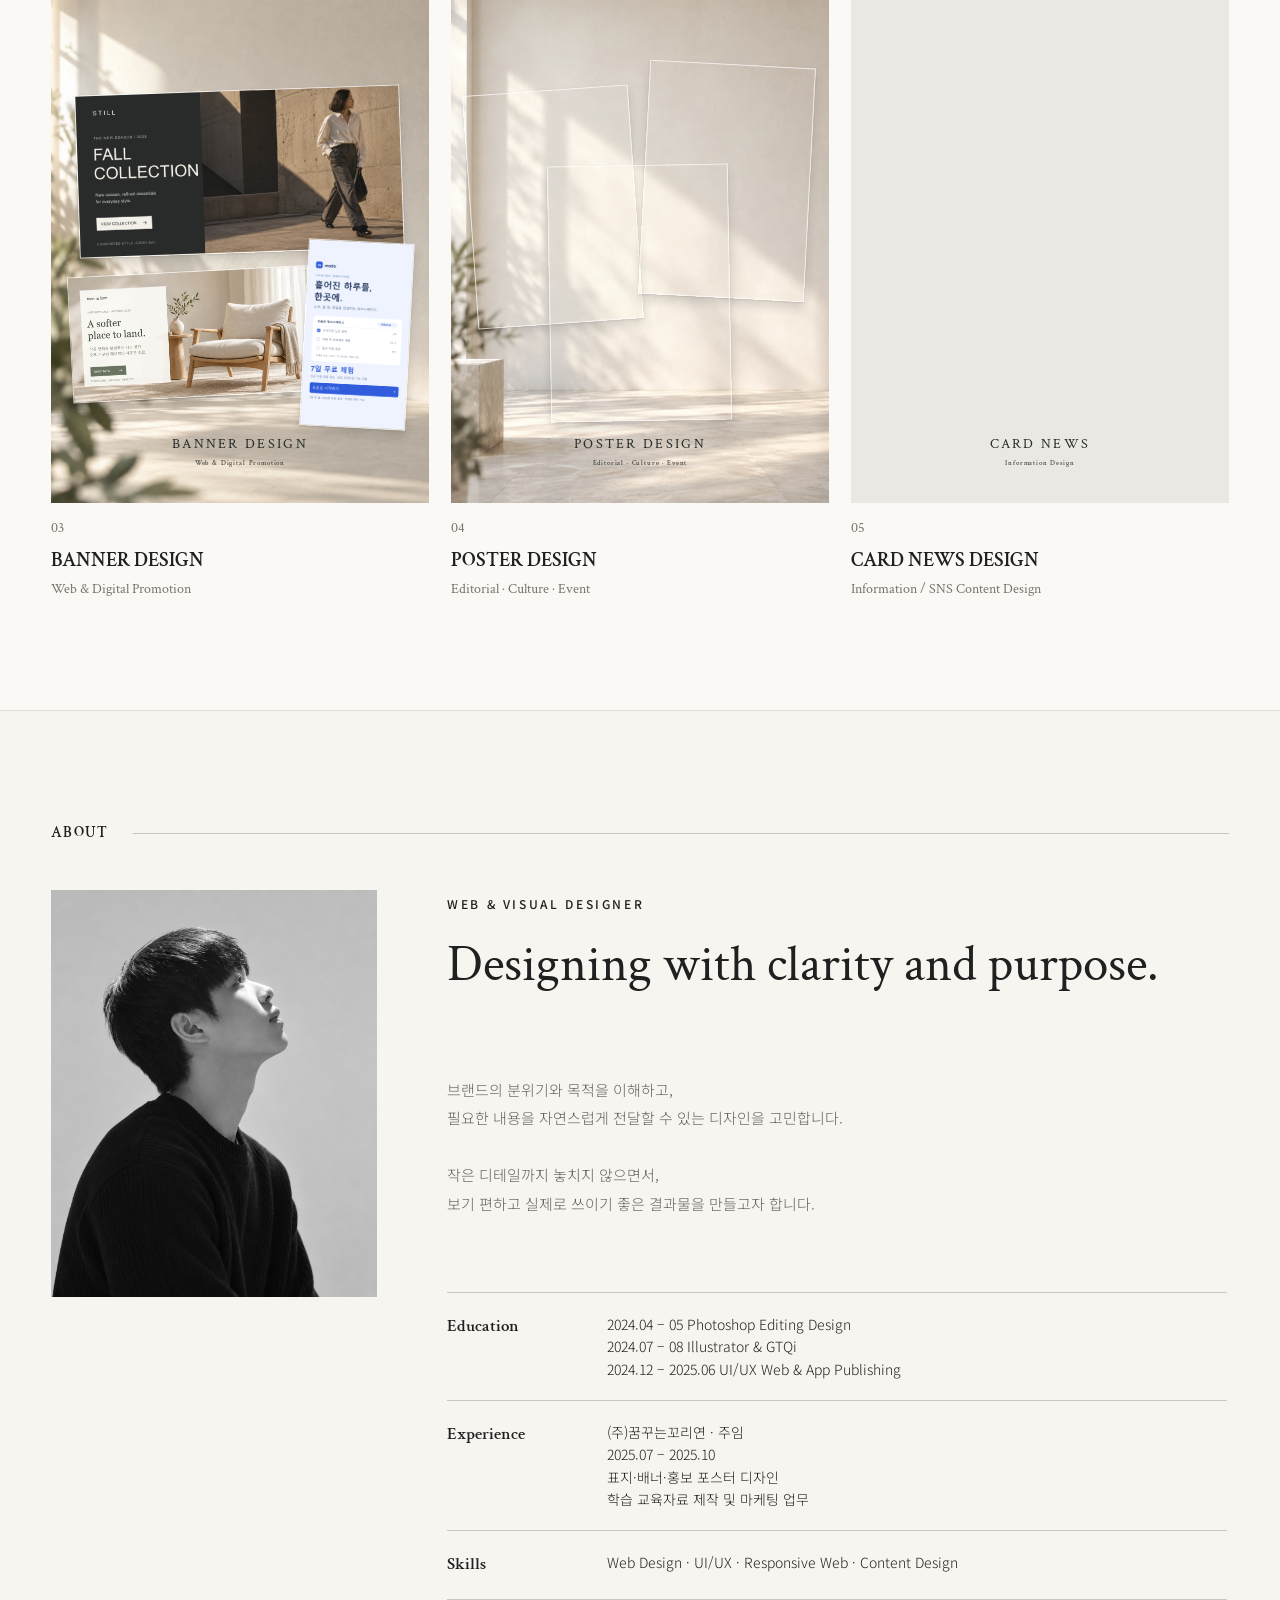
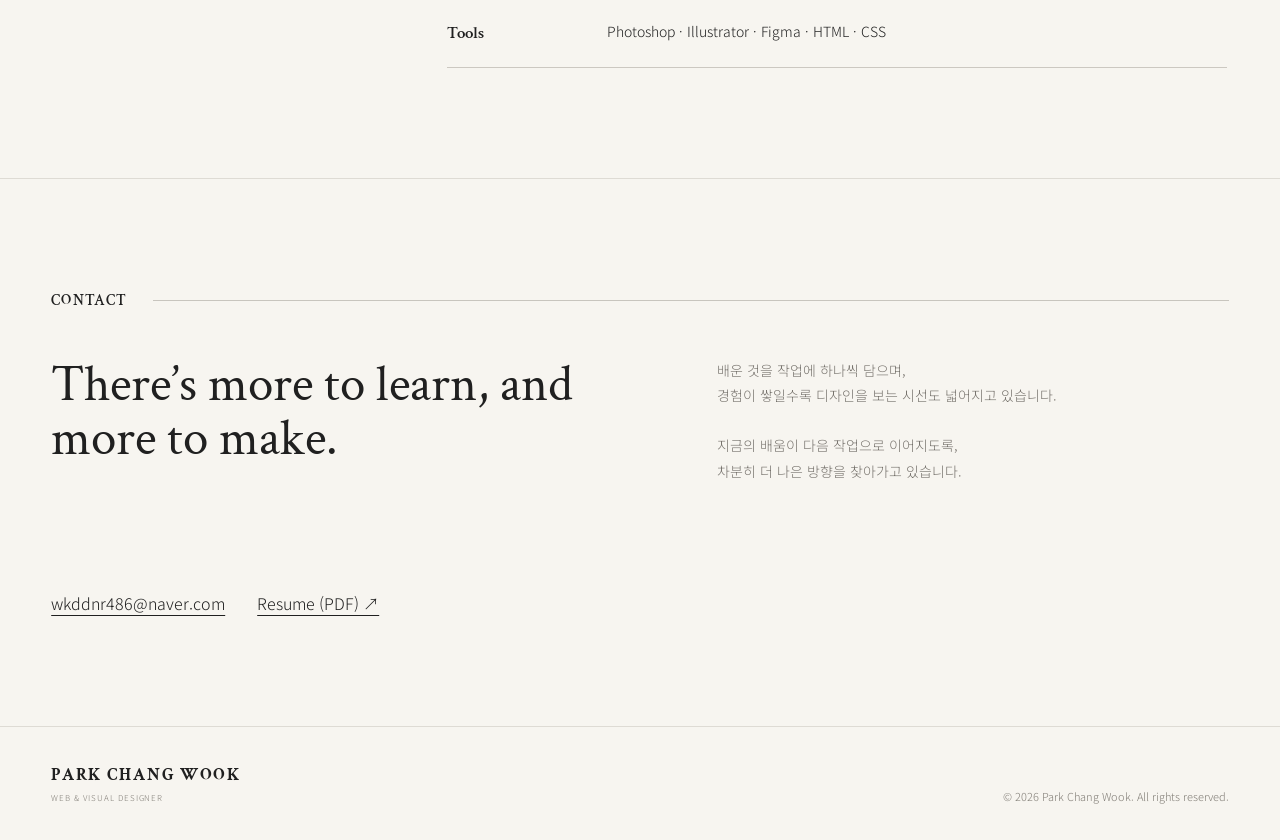
==== commit 3785b3f7: "Update index.html" ====
--- a/index.html
+++ b/index.html
@@ -10,10 +10,21 @@
 
   <title>Park Chang Wook | Web & Visual Designer</title>
   <meta name="description" content="박창욱의 웹디자인 포트폴리오. 브랜드 웹·상세페이지, 배너, 포스터, 카드뉴스 디자인 작업을 소개합니다.">
-  <meta property="og:title" content="Park Chang Wook | Web & Visual Designer">
-  <meta property="og:description" content="박창욱의 웹디자인 포트폴리오. 브랜드 웹·상세페이지, 배너, 포스터, 카드뉴스 디자인 작업을 소개합니다.">
-  <meta property="og:type" content="website">
-
+<meta property="og:title" content="Park Chang Wook | Web Designer">
+<meta property="og:description" content="Portfolio · Web · UI · Visual Design">
+<meta property="og:type" content="website">
+
+<meta property="og:url" content="https://parkchnguk.github.io/changwook/">
+
+<meta property="og:image" content="https://parkchnguk.github.io/changwook/img/og-preview.png">
+<meta property="og:image:width" content="1200">
+<meta property="og:image:height" content="630">
+<meta property="og:image:alt" content="Park Chang Wook Web Designer Portfolio">
+
+<meta name="twitter:card" content="summary_large_image">
+<meta name="twitter:title" content="Park Chang Wook | Web Designer">
+<meta name="twitter:description" content="Portfolio · Web · UI · Visual Design">
+<meta name="twitter:image" content="https://parkchnguk.github.io/changwook/img/og-preview.png">
   <!-- Google Fonts -->
   <link rel="preconnect" href="https://fonts.googleapis.com">
   <link rel="preconnect" href="https://fonts.gstatic.com" crossorigin>
@@ -502,7 +513,7 @@
 
 지금의 배움이 다음 작업으로 이어지도록,
 차분히 더 나은 방향을 찾아가고 있습니다.</p>
-          <div class="contact-links"><a href="mailto:wkddnr486@naver.com">wkddnr486@naver.com</a><a href="documents/park-chang-wook-resume.pdf" target="_blank" rel="noopener">Resume (PDF) ↗</a></div>
+          <div class="contact-links"><a href="mailto:wkddnr486@naver.com">wkddnr486@naver.com</a><a href="park-chang-wook-resume.pdf" target="_blank" rel="noopener">Resume (PDF) ↗</a></div>
         </div>
 
       </div>
@@ -549,4 +560,4 @@
 
 
 </body>
-</html>+</html>
